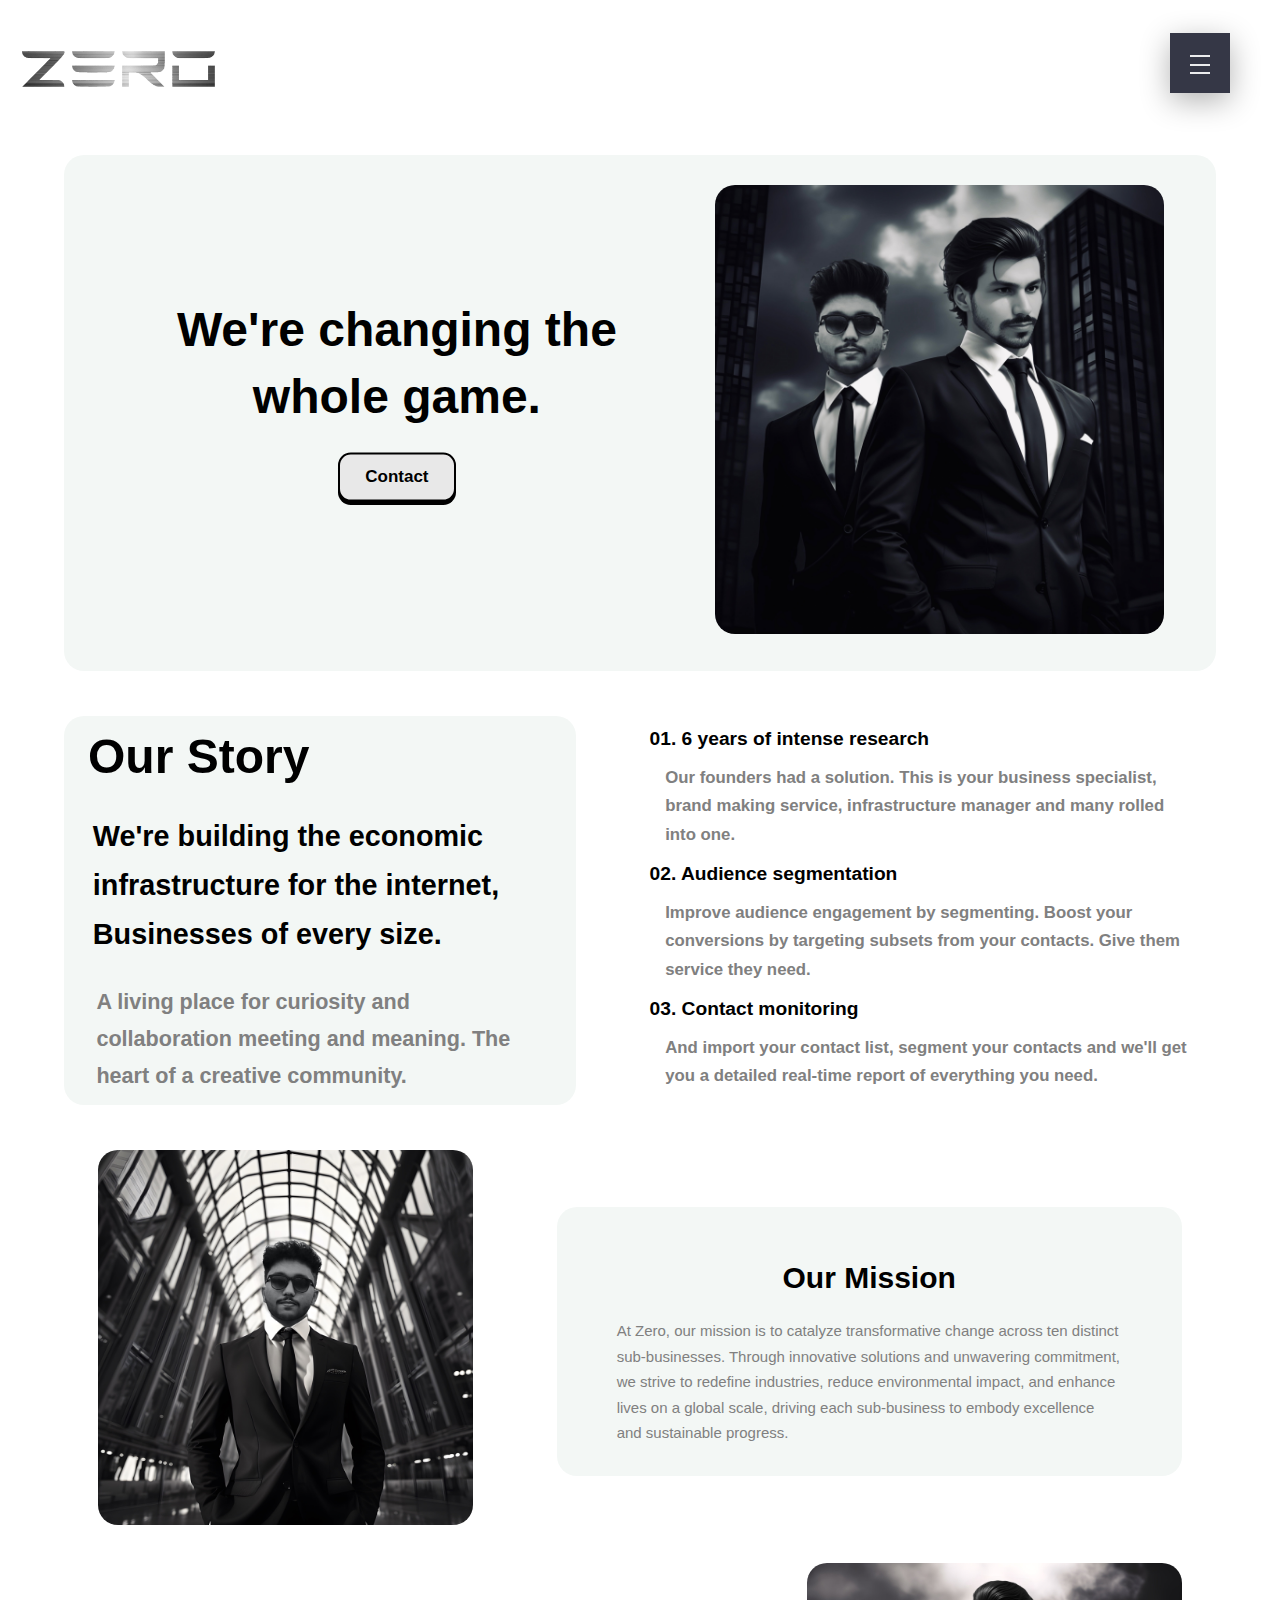
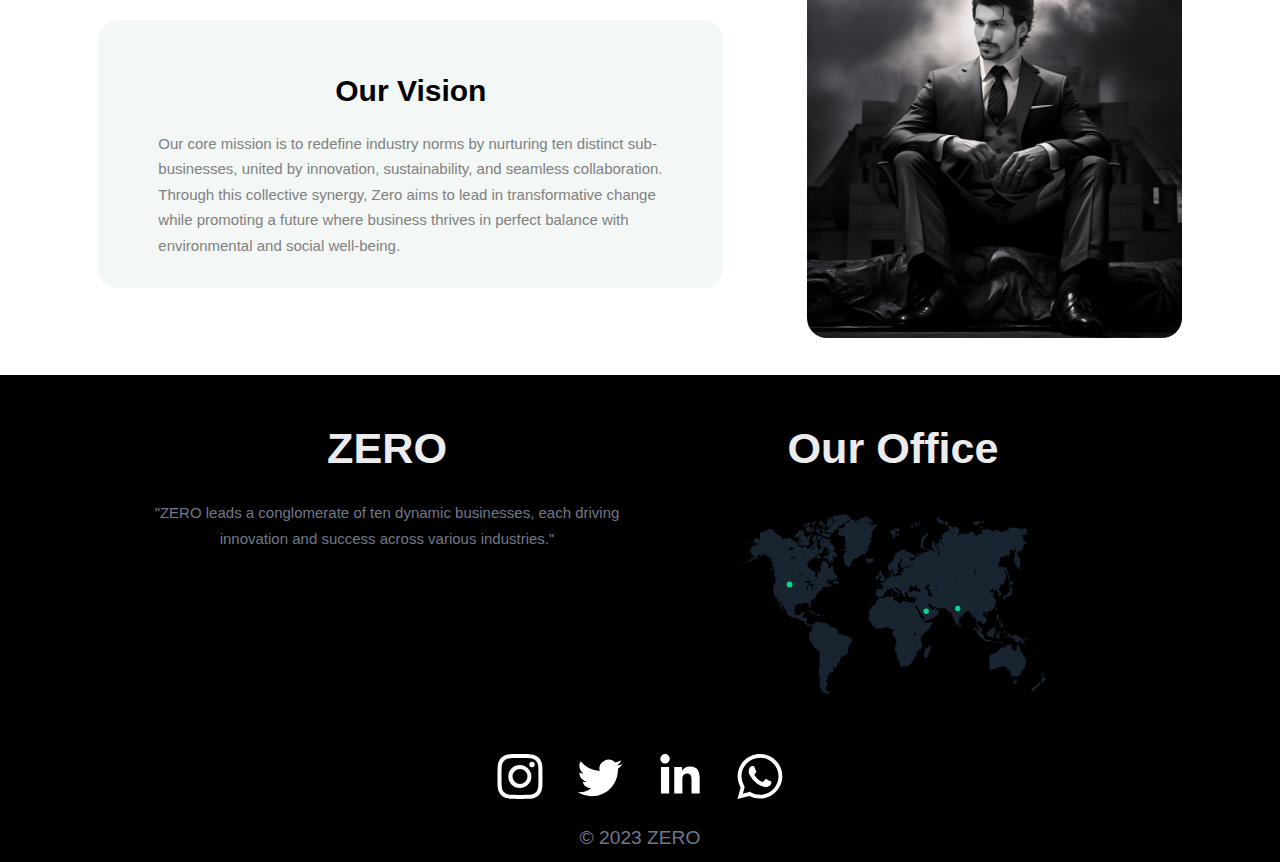
==== ZERO Group/netlify/about.html @ 5f949713 "Files" ====
<!DOCTYPE html>
<html lang="en">
  <head>
    <meta charset="UTF-8" />
    <meta http-equiv="X-UA-Compatible" content="IE=edge" />
    <meta name="viewport" content="width=device-width, initial-scale=1.0" />
    <title>ZERO Group</title>
    <link rel="stylesheet" href="about.css" />
    <link
      rel="stylesheet"
      href="https://cdn.jsdelivr.net/npm/swiper@10/swiper-bundle.min.css"
    />
    <link rel="shortcut icon" href="zero.ico" type="image/x-icon" />
  </head>
  <body onload="stop()">
    <main>
      <div class="load">
        <svg
          class="pl"
          viewBox="0 0 176 160"
          width="176px"
          height="160px"
          xmlns="http://www.w3.org/2000/svg"
        >
          <defs>
            <linearGradient id="pl-grad" x1="0" y1="0" x2="0" y2="1">
              <stop offset="0%" stop-color="hsl(33,90%,55%)" />
              <stop offset="30%" stop-color="hsl(33,90%,55%)" />
              <stop offset="100%" stop-color="hsl(3,90%,55%)" />
            </linearGradient>
          </defs>
          <g fill="none" stroke-width="16" stroke-linecap="round">
            <circle
              class="pl__ring"
              r="56"
              cx="88"
              cy="96"
              stroke="hsla(0,10%,10%,0.1)"
            />
            <path
              class="pl__worm1"
              d="M144,96A56,56,0,0,1,32,96"
              stroke="url(#pl-grad)"
              stroke-dasharray="43.98 307.87"
            />
            <path
              class="pl__worm2"
              d="M32,136V96s-.275-25.725,14-40"
              stroke="hsl(33,90%,55%)"
              stroke-dasharray="0 40 0 44"
              stroke-dashoffset="0.001"
              visibility="hidden"
            />
            <path
              class="pl__worm3"
              d="M144,136V96s.275-25.725-14-40"
              stroke="hsl(33,90%,55%)"
              stroke-dasharray="0 40 0 44"
              stroke-dashoffset="0.001"
              visibility="hidden"
            />
          </g>
        </svg>
      </div>
    </main>

    <header>
      <div class="head">
        <div class="left">
          <div class="img">
            <a href="index.html"> <img src="logo.PNG" alt="" /></a>
          </div>
        </div>
        <div class="right">
          <input
            class="menu-icon"
            type="checkbox"
            id="menu-icon"
            name="menu-icon"
          />
          <label for="menu-icon"></label>
          <nav class="nav">
            <ul class="pt-5">
              <li><a href="index.html">HOME</a></li>
              <li><a href="about.html">ABOUT</a></li>
              <li><a href="career.html">CAREER</a></li>
              <li><a href="contact.html">CONTACT</a></li>
            </ul>
          </nav>
        </div>
      </div>
    </header>
    <div class="game">
      <div class="g1">
        <h1>We're changing the whole game.</h1>
        <a href="contact.html">
          <button>
            <span class="button_top">Contact </span>
          </button></a
        >
      </div>
      <div class="g2">
        <img src="Founders .JPEG" alt="" />
      </div>
    </div>
    <div class="story">
      <div class="s1">
        <div class="anime">
          <p>Our Story</p>
        </div>
        <h2>
          We're building the economic infrastructure for the internet,
          Businesses of every size.
        </h2>
        <h3>
          A living place for curiosity and collaboration meeting and meaning.
          The heart of a creative community.
        </h3>
      </div>
      <div class="s2">
        <h4>01. 6 years of intense research</h4>
        <h5>
          Our founders had a solution. This is your business specialist, brand
          making service, infrastructure manager and many rolled into one.
        </h5>
        <h4>02. Audience segmentation</h4>
        <h5>
          Improve audience engagement by segmenting. Boost your conversions by
          targeting subsets from your contacts. Give them service they need.
        </h5>
        <h4>03. Contact monitoring</h4>
        <h5>
          And import your contact list, segment your contacts and we'll get you
          a detailed real-time report of everything you need.
        </h5>
      </div>
    </div>
    <div class="mission">
      <div class="img">
        <img src="ABHISHEK .JPEG" alt="" />
      </div>
      <div class="mis">
        <h1>Our Mission</h1>
        <p>
          At Zero, our mission is to catalyze transformative change across ten
          distinct sub-businesses. Through innovative solutions and unwavering
          commitment, we strive to redefine industries, reduce environmental
          impact, and enhance lives on a global scale, driving each sub-business
          to embody excellence and sustainable progress.
        </p>
      </div>
    </div>
    <div class="mission">
      <div class="mis">
        <h1>Our Vision</h1>
        <p>
          Our core mission is to redefine industry norms by nurturing ten
          distinct sub-businesses, united by innovation, sustainability, and
          seamless collaboration. Through this collective synergy, Zero aims to
          lead in transformative change while promoting a future where business
          thrives in perfect balance with environmental and social well-being.
        </p>
      </div>
      <div class="img">
        <img src="DIVYANSHU.JPEG" alt="" />
      </div>
    </div>

    <footer>
      <div class="leftfoot">
        <h1>ZERO</h1>
        <p>
          "ZERO leads a conglomerate of ten dynamic businesses, each driving
          innovation and success across various industries."
        </p>
      </div>
      <div class="rightfoot">
        <h2>Our Office</h2>
        <img src="map.svg" alt="" />
      </div>
    </footer>
    <div class="last">
      <div class="card">
        <a
          class="social-link1"
          href="https://instagram.com/zeroofficials?igshid=MzRlODBiNWFlZA=="
        >
          <svg
            viewBox="0 0 16 16"
            class="bi bi-instagram"
            fill="currentColor"
            height="16"
            width="16"
            xmlns="http://www.w3.org/2000/svg"
            style="color: white"
          >
            <path
              fill="white"
              d="M8 0C5.829 0 5.556.01 4.703.048 3.85.088 3.269.222 2.76.42a3.917 3.917 0 0 0-1.417.923A3.927 3.927 0 0 0 .42 2.76C.222 3.268.087 3.85.048 4.7.01 5.555 0 5.827 0 8.001c0 2.172.01 2.444.048 3.297.04.852.174 1.433.372 1.942.205.526.478.972.923 1.417.444.445.89.719 1.416.923.51.198 1.09.333 1.942.372C5.555 15.99 5.827 16 8 16s2.444-.01 3.298-.048c.851-.04 1.434-.174 1.943-.372a3.916 3.916 0 0 0 1.416-.923c.445-.445.718-.891.923-1.417.197-.509.332-1.09.372-1.942C15.99 10.445 16 10.173 16 8s-.01-2.445-.048-3.299c-.04-.851-.175-1.433-.372-1.941a3.926 3.926 0 0 0-.923-1.417A3.911 3.911 0 0 0 13.24.42c-.51-.198-1.092-.333-1.943-.372C10.443.01 10.172 0 7.998 0h.003zm-.717 1.442h.718c2.136 0 2.389.007 3.232.046.78.035 1.204.166 1.486.275.373.145.64.319.92.599.28.28.453.546.598.92.11.281.24.705.275 1.485.039.843.047 1.096.047 3.231s-.008 2.389-.047 3.232c-.035.78-.166 1.203-.275 1.485a2.47 2.47 0 0 1-.599.919c-.28.28-.546.453-.92.598-.28.11-.704.24-1.485.276-.843.038-1.096.047-3.232.047s-2.39-.009-3.233-.047c-.78-.036-1.203-.166-1.485-.276a2.478 2.478 0 0 1-.92-.598 2.48 2.48 0 0 1-.6-.92c-.109-.281-.24-.705-.275-1.485-.038-.843-.046-1.096-.046-3.233 0-2.136.008-2.388.046-3.231.036-.78.166-1.204.276-1.486.145-.373.319-.64.599-.92.28-.28.546-.453.92-.598.282-.11.705-.24 1.485-.276.738-.034 1.024-.044 2.515-.045v.002zm4.988 1.328a.96.96 0 1 0 0 1.92.96.96 0 0 0 0-1.92zm-4.27 1.122a4.109 4.109 0 1 0 0 8.217 4.109 4.109 0 0 0 0-8.217zm0 1.441a2.667 2.667 0 1 1 0 5.334 2.667 2.667 0 0 1 0-5.334z"
            ></path>
          </svg>
        </a>
        <a class="social-link2" href="https://twitter.com/Zero_officials">
          <svg
            viewBox="0 0 16 16"
            class="bi bi-twitter"
            fill="currentColor"
            height="16"
            width="16"
            xmlns="http://www.w3.org/2000/svg"
            style="color: white"
          >
            <path
              fill="white"
              d="M5.026 15c6.038 0 9.341-5.003 9.341-9.334 0-.14 0-.282-.006-.422A6.685 6.685 0 0 0 16 3.542a6.658 6.658 0 0 1-1.889.518 3.301 3.301 0 0 0 1.447-1.817 6.533 6.533 0 0 1-2.087.793A3.286 3.286 0 0 0 7.875 6.03a9.325 9.325 0 0 1-6.767-3.429 3.289 3.289 0 0 0 1.018 4.382A3.323 3.323 0 0 1 .64 6.575v.045a3.288 3.288 0 0 0 2.632 3.218 3.203 3.203 0 0 1-.865.115 3.23 3.23 0 0 1-.614-.057 3.283 3.283 0 0 0 3.067 2.277A6.588 6.588 0 0 1 .78 13.58a6.32 6.32 0 0 1-.78-.045A9.344 9.344 0 0 0 5.026 15z"
            ></path>
          </svg>
        </a>
        <a class="social-link2">
          <svg
            xmlns="http://www.w3.org/2000/svg"
            height="1em"
            viewBox="0 0 448 512"
            fill="#fff"
          >
            <path
              d="M100.28 448H7.4V148.9h92.88zM53.79 108.1C24.09 108.1 0 83.5 0 53.8a53.79 53.79 0 0 1 107.58 0c0 29.7-24.1 54.3-53.79 54.3zM447.9 448h-92.68V302.4c0-34.7-.7-79.2-48.29-79.2-48.29 0-55.69 37.7-55.69 76.7V448h-92.78V148.9h89.08v40.8h1.3c12.4-23.5 42.69-48.3 87.88-48.3 94 0 111.28 61.9 111.28 142.3V448z"
            ></path>
          </svg>
        </a>
        <a class="social-link4" href="https://wa.link/i1ttwg">
          <svg
            viewBox="0 0 16 16"
            class="bi bi-whatsapp"
            fill="currentColor"
            height="16"
            width="16"
            xmlns="http://www.w3.org/2000/svg"
            style="color: white"
          >
            <path
              fill="white"
              d="M13.601 2.326A7.854 7.854 0 0 0 7.994 0C3.627 0 .068 3.558.064 7.926c0 1.399.366 2.76 1.057 3.965L0 16l4.204-1.102a7.933 7.933 0 0 0 3.79.965h.004c4.368 0 7.926-3.558 7.93-7.93A7.898 7.898 0 0 0 13.6 2.326zM7.994 14.521a6.573 6.573 0 0 1-3.356-.92l-.24-.144-2.494.654.666-2.433-.156-.251a6.56 6.56 0 0 1-1.007-3.505c0-3.626 2.957-6.584 6.591-6.584a6.56 6.56 0 0 1 4.66 1.931 6.557 6.557 0 0 1 1.928 4.66c-.004 3.639-2.961 6.592-6.592 6.592zm3.615-4.934c-.197-.099-1.17-.578-1.353-.646-.182-.065-.315-.099-.445.099-.133.197-.513.646-.627.775-.114.133-.232.148-.43.05-.197-.1-.836-.308-1.592-.985-.59-.525-.985-1.175-1.103-1.372-.114-.198-.011-.304.088-.403.087-.088.197-.232.296-.346.1-.114.133-.198.198-.33.065-.134.034-.248-.015-.347-.05-.099-.445-1.076-.612-1.47-.16-.389-.323-.335-.445-.34-.114-.007-.247-.007-.38-.007a.729.729 0 0 0-.529.247c-.182.198-.691.677-.691 1.654 0 .977.71 1.916.81 2.049.098.133 1.394 2.132 3.383 2.992.47.205.84.326 1.129.418.475.152.904.129 1.246.08.38-.058 1.171-.48 1.338-.943.164-.464.164-.86.114-.943-.049-.084-.182-.133-.38-.232z"
            ></path>
          </svg>
        </a>
      </div>
      <h3>&#169; 2023 ZERO</h3>
    </div>
    <script src="app.js"></script>
  </body>
</html>
---- ZERO Group/netlify/about.css ----
* {
	border: 0;
	box-sizing: border-box;
	margin: 0;
	padding: 0;
}
:root {
	--hue: 223;
	--bg: hsl(var(--hue),10%,90%);
	--fg: hsl(var(--hue),10%,10%);
	--themeTrans: 0.3s;
	font-size: calc(16px + (24 - 16) * (100vw - 320px) / (1280 - 320));
}

main {
	padding: 1.5em 0;
	display: flex;
	height: 100vh;
	justify-content: center;
	align-items: center;
}

.pl {
	width: 11em;
	height: 10em;
}
.pl__ring,
.pl__worm1,
.pl__worm2,
.pl__worm3 {
	animation-duration: 4s;
	animation-iteration-count: infinite;
}
.pl__ring {
	stroke: hsla(var(--hue),10%,10%,0.1);
	transition: stroke var(--themeTrans);
}
.pl__worm1 {
	animation-name: worm1;
}
.pl__worm2 {
	animation-name: worm2;
	transform-origin: 32px 88px;
}
.pl__worm3 {
	animation-name: worm3;
	transform-origin: 144px 88px;
}

/* Dark theme */
@media (prefers-color-scheme: dark) {
	:root {
		--bg: hsl(var(--hue),10%,10%);
		--fg: hsl(var(--hue),10%,90%);
	}
	.pl__ring {
		stroke: hsla(var(--hue),10%,90%,0.1);
	}
}

/* Animations */
@keyframes worm1 {
	from {
		animation-timing-function: ease-out;
		stroke-dashoffset: 43.98;
	}
	12.5% {
		animation-timing-function: ease-in-out;
		stroke-dashoffset: -131.95;
	}
	25% {
		animation-timing-function: ease-in;
		stroke-dashoffset: 0;
	}
	37.5%,
	50% {
		animation-timing-function: ease-out;
		stroke-dashoffset: -175.93;
	}
	62.5% {
		animation-timing-function: ease-in-out;
		stroke-dashoffset: 0;
	}
	75% {
		animation-timing-function: ease-in;
		stroke-dashoffset: -131.95;
	}
	87.5%,
	to {
		stroke-dashoffset: 43.98;
	}
}
@keyframes worm2 {
	from,
	35.5% {
		animation-timing-function: linear;
		stroke-dasharray: 0 40 0 44;
		visibility: hidden;
		transform: translate(0,0) rotate(0);
	}
	37.5% {
		animation-timing-function: ease-out;
		stroke-dasharray: 0 40 44 0;
		visibility: visible;
		transform: translate(0,0) rotate(0);
	}
	47.5% {
		animation-timing-function: ease-in;
		stroke-dasharray: 0 4 40 40;
		visibility: visible;
		transform: translate(0,-80px) rotate(360deg);
	}
	50% {
		animation-timing-function: linear;
		stroke-dasharray: 0 4 40 40;
		visibility: visible;
		transform: translate(0,-36px) rotate(360deg);
	}
	52.5%,
	to {
		stroke-dasharray: 0 42 0 42;
		visibility: hidden;
		transform: translate(0,12px) rotate(360deg);
	}
}
@keyframes worm3 {
	from {
		animation-timing-function: linear;
		stroke-dasharray: 0 4 40 40;
		visibility: visible;
		transform: translate(0,-36px) rotate(0);
	}
	2.5% {
		animation-timing-function: linear;
		stroke-dasharray: 0 42 0 42;
		visibility: hidden;
		transform: translate(0,12px) rotate(0);
	}
	85.5% {
		animation-timing-function: linear;
		stroke-dasharray: 0 40 0 44;
		visibility: hidden;
		transform: translate(0,0) rotate(0);
	}
	87.5% {
		animation-timing-function: ease-out;
		stroke-dasharray: 0 40 44 0;
		visibility: visible;
		transform: translate(0,0) rotate(0);
	}
	97.5% {
		animation-timing-function: ease-in;
		stroke-dasharray: 0 4 40 40;
		visibility: visible;
		transform: translate(0,-80px) rotate(-360deg);
	}
	to {
		stroke-dasharray: 0 4 40 40;
		visibility: visible;
		transform: translate(0,-36px) rotate(-360deg);
	}
}

/* menu */

/* Please ❤ this if you like it! */


@import url('https://fonts.googleapis.com/css2?family=Montserrat:wght@300;400;500;600;700;800;900&display=swap');

body{
	font-family: 'Montserrat', sans-serif;
	font-weight: 300;
	font-size: 15px;
	line-height: 1.7;
	color: #ececee;
  background-position: center;
  background-repeat: repeat;
  background-size: 4%;
  height: 100vh;
  width: 100%;
}
.section-center{
  position: absolute;
  top: 50%;
  left: 0;
  display: block;
  width: 100%;
  padding: 0;
  margin: 0;
  z-index: 6;
  text-align: center;
  transform: translateY(-50%);
}


[type="checkbox"]:checked,
[type="checkbox"]:not(:checked){
  position: absolute;
  left: -9999px;
}
.menu-icon:checked + label,
.menu-icon:not(:checked) + label{
  position: fixed;
  top: 63px;
  right: 75px;
  display: block;
  width: 30px;
  height: 30px;
  padding: 0;
  margin: 0;
  cursor: pointer;
  z-index: 10;
}
.menu-icon:checked + label:before,
.menu-icon:not(:checked) + label:before{
  position: absolute;
  content: '';
  display: block;
  width: 20px;
  height: 15px;
  z-index: 20;
  top: 0;
  left: 0;
  border-top: 2px solid #ececee;
  border-bottom: 2px solid #ececee;
  transition: border-width 100ms 1500ms ease, 
              top 100ms 1600ms cubic-bezier(0.23, 1, 0.32, 1),
              height 100ms 1600ms cubic-bezier(0.23, 1, 0.32, 1), 
              background-color 200ms ease,
              transform 200ms cubic-bezier(0.23, 1, 0.32, 1);
}
.menu-icon:checked + label:after,
.menu-icon:not(:checked) + label:after{
  position: absolute;
  content: '';
  display: block;
  width: 20px;
  height: 2px;
  z-index: 20;
  top: 10px;
  background-color: #ececee;
  margin-top: -1px;
  transition: width 100ms 1750ms ease, 
              right 100ms 1750ms ease,
              margin-top 100ms ease, 
              transform 200ms cubic-bezier(0.23, 1, 0.32, 1);
}
.menu-icon:checked + label:before{
  top: 10px;
  transform: rotate(45deg);
  height: 2px;
  background-color: #ececee;
  border-width: 0;
  transition: border-width 100ms 340ms ease, 
              top 100ms 300ms cubic-bezier(0.23, 1, 0.32, 1),
              height 100ms 300ms cubic-bezier(0.23, 1, 0.32, 1), 
              background-color 200ms 500ms ease,
              transform 200ms 1700ms cubic-bezier(0.23, 1, 0.32, 1);
}
.menu-icon:checked + label:after{
  width: 30px;
  margin-top: 0;
  right: 0;
  transform: rotate(-45deg);
  transition: width 100ms ease,
              right 100ms ease,  
              margin-top 100ms 500ms ease, 
              transform 200ms 1700ms cubic-bezier(0.23, 1, 0.32, 1);
}

.nav{
  position: fixed;
  top: 33px;
  right: 50px;
  display: block;
  width: 60px;
  height: 60px;
  padding: 0;
  margin: 0;
  z-index: 9;
  box-shadow: 0 8px 30px 0 rgba(0,0,0,0.3);
  background-color: #353746;
  animation: border-transform 7s linear infinite;
  transition: top 350ms 1100ms cubic-bezier(0.23, 1, 0.32, 1),  
              right 350ms 1100ms cubic-bezier(0.23, 1, 0.32, 1),
              transform 250ms 1100ms ease,
              width 650ms 400ms cubic-bezier(0.23, 1, 0.32, 1),
              height 650ms 400ms cubic-bezier(0.23, 1, 0.32, 1);
}
@keyframes border-transform{
    0%,100% { border-radius: 63% 37% 54% 46% / 55% 48% 52% 45%; } 
  14% { border-radius: 40% 60% 54% 46% / 49% 60% 40% 51%; } 
  28% { border-radius: 54% 46% 38% 62% / 49% 70% 30% 51%; } 
  42% { border-radius: 61% 39% 55% 45% / 61% 38% 62% 39%; } 
  56% { border-radius: 61% 39% 67% 33% / 70% 50% 50% 30%; } 
  70% { border-radius: 50% 50% 34% 66% / 56% 68% 32% 44%; } 
  84% { border-radius: 46% 54% 50% 50% / 35% 61% 39% 65%; } 
}

.menu-icon:checked ~ .nav {
  animation-play-state: paused;
  top: 50%;
  right: 50%;
  transform: translate(50%, -50%);
  width: 200%;
  height: 200%;
  transition: top 350ms 700ms cubic-bezier(0.23, 1, 0.32, 1),  
              right 350ms 700ms cubic-bezier(0.23, 1, 0.32, 1),
              transform 250ms 700ms ease,
              width 750ms 1000ms cubic-bezier(0.23, 1, 0.32, 1),
              height 750ms 1000ms cubic-bezier(0.23, 1, 0.32, 1);
}

.nav ul{
  position: absolute;
  top: 50%;
  left: 0;
  display: block;
  width: 100%;
  padding: 0;
  margin: 0;
  z-index: 6;
  text-align: center;
  transform: translateY(-50%);
  list-style: none;
}
.nav ul li{
  position: relative;
  display: block;
  width: 100%;
  padding: 0;
  margin: 10px 0;
  text-align: center;
  list-style: none;
  pointer-events: none;
  opacity: 0;
  visibility: hidden;
  transform: translateY(30px);
  transition: all 250ms linear;
}
.nav ul li:nth-child(1){
  transition-delay: 200ms;
}
.nav ul li:nth-child(2){
  transition-delay: 150ms;
}
.nav ul li:nth-child(3){
  transition-delay: 100ms;
}
.nav ul li:nth-child(4){
  transition-delay: 50ms;
}
.nav ul li a{
  font-family: 'Montserrat', sans-serif;
  font-size: 9vh;
  text-transform: uppercase;
  line-height: 1.2;
  font-weight: 800;
  display: inline-block;
  position: relative;
  color: #ececee;
  transition: all 250ms linear;
}
.nav ul li a:hover{
  text-decoration: none;
  color: #ffeba7;
}
.nav ul li a:after{
  display: block;
  position: absolute;
  top: 50%;
  content: '';
  height: 2vh;
  margin-top: -1vh;
  width: 0;
  left: 0;
  background-color: #353746;
  opacity: 0.8;
  transition: width 250ms linear;
}
.nav ul li a:hover:after{
  width: 100%;
}


.menu-icon:checked ~ .nav  ul li {
  pointer-events: auto;
  visibility: visible;
  opacity: 1;
  transform: translateY(0);
  transition: opacity 350ms ease,
              transform 250ms ease;
}
.menu-icon:checked ~ .nav ul li:nth-child(1){
  transition-delay: 1400ms;
}
.menu-icon:checked ~ .nav ul li:nth-child(2){
  transition-delay: 1480ms;
}
.menu-icon:checked ~ .nav ul li:nth-child(3){
  transition-delay: 1560ms;
}
.menu-icon:checked ~ .nav ul li:nth-child(4){
  transition-delay: 1640ms;
}



.logo {
	position: absolute;
	top: 60px;
	left: 50px;
	display: block;
	z-index: 11;
	transition: all 250ms linear;
}
.logo img {
	height: 26px;
	width: auto;
	display: block;
}



@media screen and (max-width: 991px) {
  .menu-icon:checked + label,
  .menu-icon:not(:checked) + label{
    right: 1.8em;
    top: 2.3em;

  }
  .logo {
    left: 30px;
  }
  .nav{
    right: 1em;
	top: 1em;
  }

  .nav ul li a{
    font-size: 8vh;
  }
}
/* button */
.buttons {
	display: flex;
	flex-direction: row;
		flex-wrap: wrap;
	justify-content: left;
	text-align: center;
	width: 100%;
	height: 100%;
	margin: 0 auto;
  /*   padding: 2em 0em; */
  }
  
  .container {
	align-items: left;
	display: flex;
	flex-direction: column;
	justify-content: left;
	text-align: center;
	background-color:transparent;
	width: 40%;
	margin: 1.5em 2em;
  }
  
  
  
  
  
  .btn {
	letter-spacing: 0.1em;
	cursor: pointer;
	font-size: 14px;
	font-weight: 400;
	line-height: 45px;
	max-width: 160px;
	position: relative;
	text-decoration: none;
	text-transform: uppercase;
	width: 100%;
  }
  .btn:hover {
	text-decoration: none;
  }
  
  /*btn_background*/
  .effect01 {
	color: #FFF;
	border: 4px solid #000;
	box-shadow:0px 0px 0px 1px #000 inset;
	background-color: #000;
	position: relative;
	transition: all 0.3s ease-in-out;
  }
  .effect01:hover {
	border: 4px solid #666;
	background-color: #FFF;
	box-shadow:0px 0px 0px 4px #EEE inset;
  }
  
  /*btn_text*/
  .effect01 span {
	transition: all 0.2s ease-out;
	z-index: 2;
  }
  .effect01:hover span{
	letter-spacing: 0.13em;
	color: #333;
  }
  
  /*highlight*/
  /* .effect01:after {
	background: #FFF;
	border: 0px solid #000;
	content: "";
	height: 155px;
	left: -75px;
	opacity: .8;
	position: absolute;
	top: -50px;
	-webkit-transform: rotate(35deg);
			transform: rotate(35deg);
	width: 50px;
	transition: all 1s cubic-bezier(0.075, 0.82, 0.165, 1);/*easeOutCirc*/
	/* z-index: 1;
  } */ */
  .effect01:hover:after {
	background: #FFF;
	border: 20px solid #000;
	opacity: 0;
	left: 120%;
	-webkit-transform: rotate(40deg);
			transform: rotate(40deg);
  }


  /* article */
.head{
	display: flex;
	flex-direction: row;
flex-wrap: wrap;
justify-content: space-between;
align-items: center;
padding: .3em .8em;
position: absolute;
top: .1em;
}
.left{
	width: 50%;
}
.left .img{
	width: 70%;
}
.left .img img{
	width: 100%;
}

.right{
	width: 50%;
}

.head{
	position: relative;
}
body a{
	text-decoration: none;
}

footer{
	width: 100%;
	background-color: #000;
	padding: 1em .5em;
	text-align: center;
}
footer h1{
padding: .5em 0 0 0;
font-size: 1.8rem;


}
footer p{
	padding: 1em  0;
	color: #70798B;
}
footer h2{
	padding: .5em 0;
	font-size: 1.8rem;
}
footer img{
	padding: .5em 0;
}
.card {
	display: flex;
	margin: 1.5em auto;
	width: 80%;
	height: 5vh;
  }
  
  .card svg {
	position: absolute;
	display: flex;
	width: 60%;
	height: 100%;
	font-size: 24px;
	font-weight: 700;
	opacity: 1;
	transition: opacity 0.25s;
	z-index: 2;
	cursor: pointer;
  }
  
  .card .social-link1,.card .social-link2,.card .social-link3,.card .social-link4 {
	position: relative;
	display: flex;
	align-items: center;
	justify-content: center;
	width: 25%;
	color: whitesmoke;
	font-size: 24px;
	text-decoration: none;
	transition: 0.25s;
	border-radius: 50px;
  }
  
  .card svg {
	transform: scale(1);
  }
  
  .card .social-link1:hover {
	background: #f09433;
	background: -moz-linear-gradient(45deg, #f09433 0%, #e6683c 25%, #dc2743 50%, #cc2366 75%, #bc1888 100%);
	background: -webkit-linear-gradient(45deg, #f09433 0%,#e6683c 25%,#dc2743 50%,#cc2366 75%,#bc1888 100%);
	background: linear-gradient(45deg, #f09433 0%,#e6683c 25%,#dc2743 50%,#cc2366 75%,#bc1888 100%);
	filter: progid:DXImageTransform.Microsoft.gradient( startColorstr='#f09433', endColorstr='#bc1888',GradientType=1 );
	animation: bounce_613 0.4s linear;
  }
  
  .card .social-link2:hover {
	background-color: #00ccff;
	animation: bounce_613 0.4s linear;
  }
  
  .card .social-link3:hover {
	background-color: #5865f2;
	animation: bounce_613 0.4s linear;
  }
  
  .card .social-link4:hover {
	background-color: #12a50b;
	animation: bounce_613 0.4s linear;
  }
  
  @keyframes bounce_613 {
	40% {
	  transform: scale(1.4);
	}
  
	60% {
	  transform: scale(0.8);
	}
  
	80% {
	  transform: scale(1.2);
	}
  
	100% {
	  transform: scale(1);
	}
  }
  .last{
	background-color: #000;
	text-align: center;
	padding: .5em 0;
  }
  .last h3{
	color: #70798B;
	font-weight: 400;
	font-size: .8rem;
  }
  .cont h2{
	font-weight: 400;
	  text-align: center;
	  font-size: .8rem;
	  font-family: Hack, sans-serif;
	  text-transform: uppercase;
	  background: linear-gradient(90deg, #000, #fff, #000);
	  letter-spacing: 5px;
	  -webkit-background-clip: text;
	  background-clip: text;
	  -webkit-text-fill-color: transparent;
	  background-repeat: no-repeat;
	  background-size: 80%;
	  animation: shine 10s linear infinite;
	  position: relative;
	}
	button {
		/* Variables */
		--button_radius: 0.75em;
		--button_color: #e8e8e8;
		--button_outline_color: #000000;
		font-size: 17px;
		font-weight: bold;
		border: none;
		border-radius: var(--button_radius);
		background: var(--button_outline_color);
	  }
	  
	  .button_top {
		display: block;
		box-sizing: border-box;
		border: 2px solid var(--button_outline_color);
		border-radius: var(--button_radius);
		padding: 0.75em 1.5em;
		background: var(--button_color);
		color: var(--button_outline_color);
		transform: translateY(-0.2em);
		transition: transform 0.1s ease;
	  }
	  
	  button:hover .button_top {
		/* Pull the button upwards when hovered */
		transform: translateY(-0.33em);
	  }
	  
	  button:active .button_top {
		/* Push the button downwards when pressed */
		transform: translateY(0);
	  }
.game{
	width: 90%;
	margin: 1em auto;
	border-radius: 20px;
	text-align: center;
	background-color: #f3f7f5;
	padding: 2em 1em;

}
.game h1{
	color: #000;
	font-size: 2rem;
	line-height: 1.4em;
}
.game button{
	margin:1.5em ;
}
.game img{
	width: 100%;
}
.story{
	margin: 2em auto;

}
.anime p{
	
		background: linear-gradient(
			to right,
			#000 20%,
			#222527 30%,
			#bdc2c4 70%,
			#000000 80%
		);
		font-size: 2rem;
		font-weight: 700;
		padding: 0 .5em;
		-webkit-background-clip: text;
		background-clip: text;
		-webkit-text-fill-color: transparent;
		text-fill-color: transparent;
		background-size: 500% auto;
		animation: textShine 2s ease-in-out infinite alternate;
	
}
@keyframes textShine {
    0% {
        background-position: 0% 50%;
    }
    100% {
        background-position: 100% 50%;
    }
}
.story h2{
color: #000;
font-size: 1.2rem;
padding: .5em 1em;

}
.story h3{
	color: #808080;
	font-size: .9rem;
	padding: .5em 1.5em;
	
	}
	.story h4{
		color: #000;
		font-size: 1.2rem;
		padding: .5em 1em;
		
		}
		.story h5{
			color: #808080;
			font-size: .9rem;
			padding: .5em 1.5em;
		}		

.mission{
	padding: 0 1em;
	margin-bottom: 2em;
}
.mis{
	padding-bottom: 3em;
}
.mis h1{
	color: #000;
	text-align: center;
	padding: .5em 0;
}
.mis p{
	color: #808080;
}
.mission .img{
	width: 100%;
	border-radius: 20px;
	
}
.mission .img img{
	width: 100%;
	margin: 0 auto;
	border-radius: 20px;

}

.g2 img{
	border-radius:20px;
}



@media screen and (min-width:800px){
        .left .img{
            width: 40%;
        }

footer{
	display: flex;
	justify-content: space-evenly;
align-items: baseline;

}
.leftfoot{
	width: 40%;
}
.rightfoot{
	width: 60%;
}
.card{
	width: 50%;
}
.game{
	display: flex;
	justify-content: space-evenly;
	align-items: center;
}
.g1{
	width: 60%;
}
.g2{
	width: 40%;
}
.story{
	width: 80%;
}
.mission{
	display: flex;
	justify-content: space-evenly;
	align-items: center;
}
.mission .mis{
	width: 50%;
}
.mission .img{
	width: 40%;
}
    }


@media screen and (min-width:1000px){
    .menu-icon:checked + label, .menu-icon:not(:checked) + label {
		top: 55px;
		right: 60px;
	}
	.left .img{
		width: 35%;
	}
    .card{
		width: 25%;
	}
	footer{
		justify-content: center;
	}
	.leftfoot,.rightfoot{
		width: 40%;
	}
	.cont:hover{
		border: .1em solid #000;
	}
	.story{
		width: 100%;
		display: flex;
		justify-content: space-evenly;
		align-items: center;
	}
	.s1{
		width: 40%;
		background-color: #f3f7f5;
		border-radius: 20px;
	}
	.s2{
		width: 45%;
	}
	.s2 h4{
		font-size: .8rem;
		padding: 0 .5em;
	}
	.s2 h5{
		font-size: .7rem;
	}
	.story{
		margin: 3em auto;
	}
	.g1{
		width: 50%;
	}
	.mis{
		background-color: #f3f7f5;
		padding: 2em 4em;
		border-radius: 20px;
	}
	.mission .img{
		width: 30%;
		transition: all 500ms ease;
	}
	.mission .img:hover{
		transform: scale(1.05);
	}
}
@media screen and (min-width:1200px){
	.cont{
	height: 30vh;
	}
}
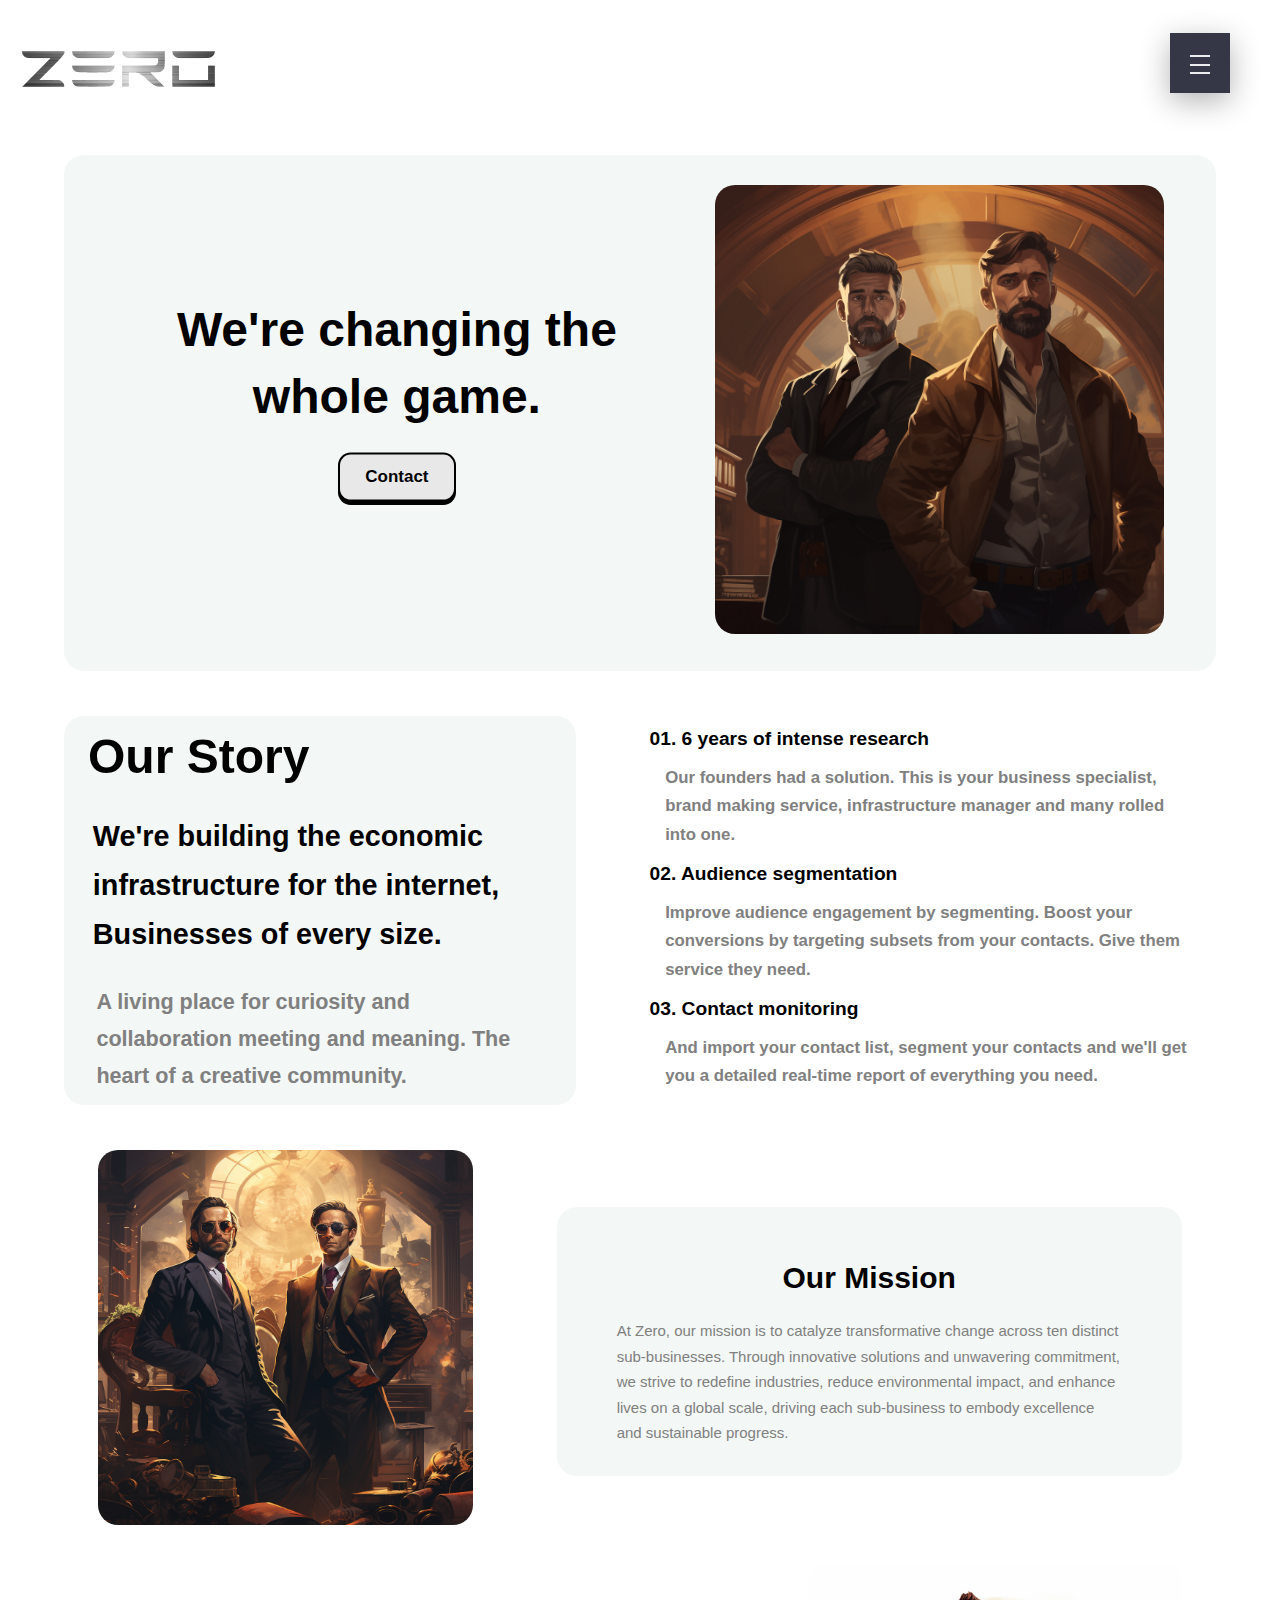
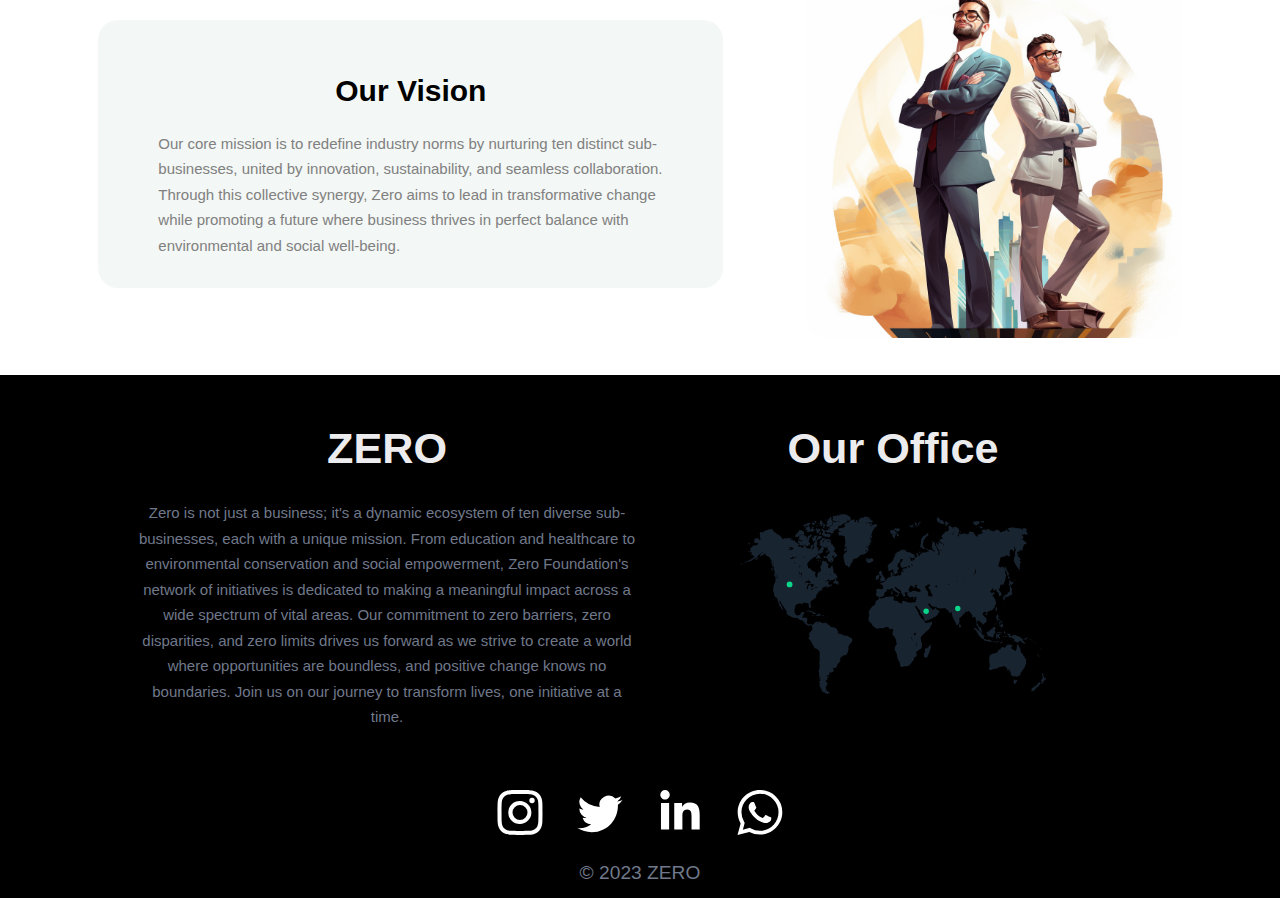
==== commit d942f9a5: "Add files via upload" ====
--- a/ZERO Group/netlify/about.html
+++ b/ZERO Group/netlify/about.html
@@ -100,7 +100,7 @@
         >
       </div>
       <div class="g2">
-        <img src="Founders .JPEG" alt="" />
+        <img src="about2.png" alt="" />
       </div>
     </div>
     <div class="story">
@@ -137,7 +137,7 @@
     </div>
     <div class="mission">
       <div class="img">
-        <img src="ABHISHEK .JPEG" alt="" />
+        <img src="about3.png" alt="" />
       </div>
       <div class="mis">
         <h1>Our Mission</h1>
@@ -162,16 +162,27 @@
         </p>
       </div>
       <div class="img">
-        <img src="DIVYANSHU.JPEG" alt="" />
+        <img src="about1.png" alt="" />
       </div>
     </div>
 
     <footer>
       <div class="leftfoot">
         <h1>ZERO</h1>
-        <p>
+        <p class="footermob">
           "ZERO leads a conglomerate of ten dynamic businesses, each driving
           innovation and success across various industries."
+        </p>
+        <p class="footerdesk">
+          Zero is not just a business; it's a dynamic ecosystem of ten diverse
+          sub-businesses, each with a unique mission. From education and
+          healthcare to environmental conservation and social empowerment, Zero
+          Foundation's network of initiatives is dedicated to making a
+          meaningful impact across a wide spectrum of vital areas. Our
+          commitment to zero barriers, zero disparities, and zero limits drives
+          us forward as we strive to create a world where opportunities are
+          boundless, and positive change knows no boundaries. Join us on our
+          journey to transform lives, one initiative at a time.
         </p>
       </div>
       <div class="rightfoot">
@@ -216,7 +227,10 @@
             ></path>
           </svg>
         </a>
-        <a class="social-link2">
+        <a
+          class="social-link2"
+          href="https://www.linkedin.com/company/perfinitum-innovations-pvt-ltd/"
+        >
           <svg
             xmlns="http://www.w3.org/2000/svg"
             height="1em"
--- a/ZERO Group/netlify/about.css
+++ b/ZERO Group/netlify/about.css
@@ -885,11 +885,19 @@
 }
     }
 
-
+	.footerdesk{
+		display: none;
+	}
 @media screen and (min-width:1000px){
     .menu-icon:checked + label, .menu-icon:not(:checked) + label {
 		top: 55px;
 		right: 60px;
+	}
+	.footerdesk{
+		display: block;
+	}
+	.footermob{
+		display: none;
 	}
 	.left .img{
 		width: 35%;
